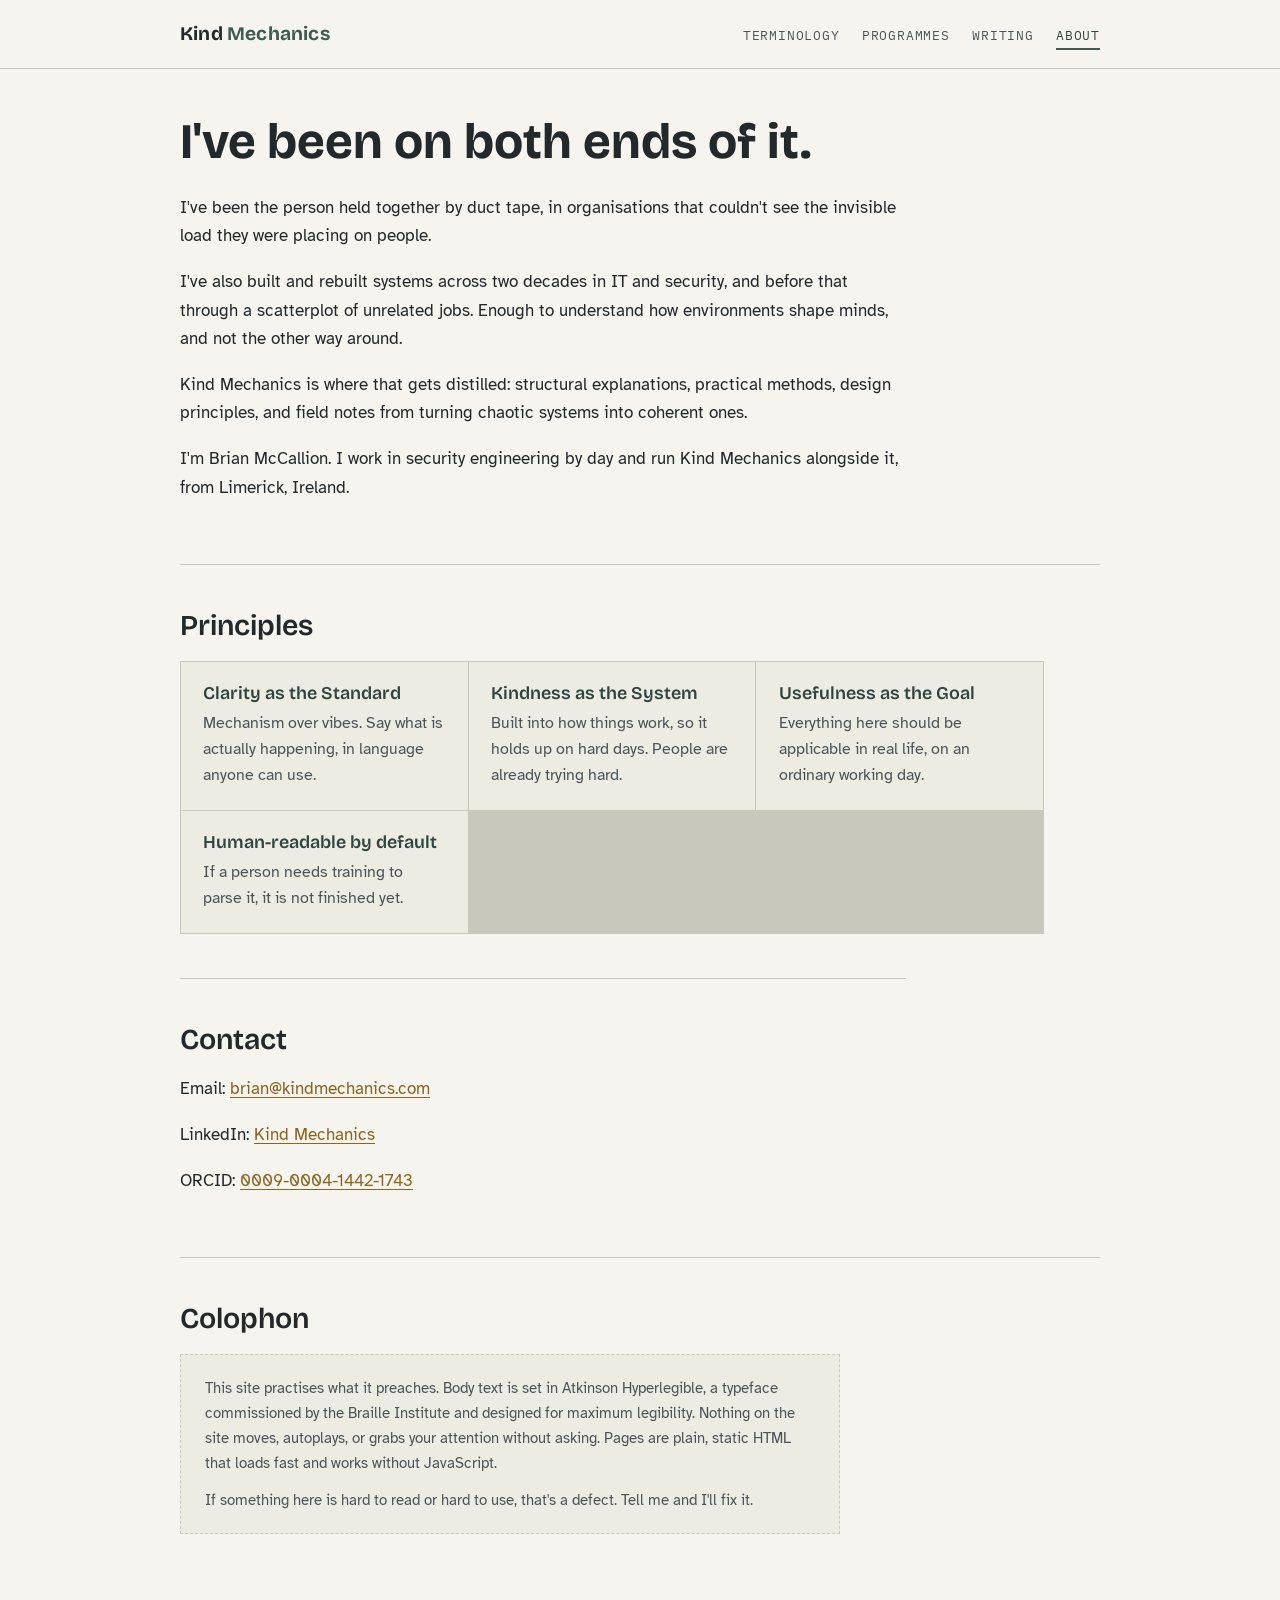
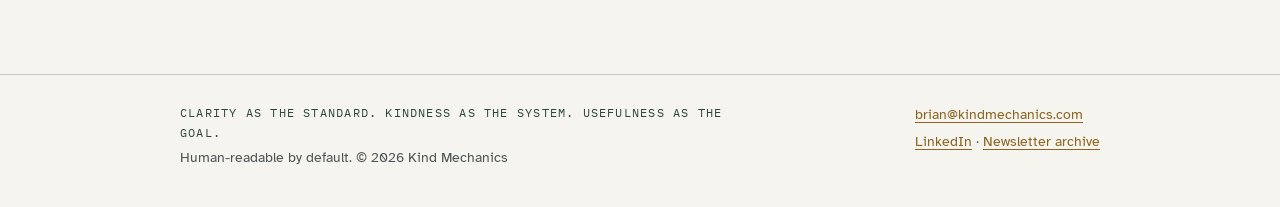
==== about.html @ a437c19c "Add files via upload" ====
<!DOCTYPE html>
<html lang="en-IE">
<head>
<meta charset="utf-8">
<meta name="viewport" content="width=device-width, initial-scale=1">
<title>About — Kind Mechanics</title>
<meta name="description" content="Who is behind Kind Mechanics, the principles it runs on, and how to get in touch.">
<link rel="preconnect" href="https://fonts.googleapis.com">
<link rel="preconnect" href="https://fonts.gstatic.com" crossorigin>
<link href="https://fonts.googleapis.com/css2?family=Atkinson+Hyperlegible:ital,wght@0,400;0,700;1,400&family=Bricolage+Grotesque:wght@500;600;700&family=IBM+Plex+Mono:wght@400;500&display=swap" rel="stylesheet">
<link rel="stylesheet" href="style.css">
</head>
<body>
<a class="skip-link" href="#main">Skip to content</a>

<header class="site">
  <div class="site-inner">
    <a class="wordmark" href="index.html">Kind<span> Mechanics</span></a>
    <nav class="primary" aria-label="Site">
      <a href="https://terminology.kindmechanics.com/">Terminology</a>
      <a href="work.html">Programmes</a>
      <a href="writing.html">Writing</a>
      <a href="about.html" aria-current="page">About</a>
    </nav>
  </div>
</header>

<main id="main">

  <section>
    <h1>I've been on both ends of it.</h1>
    <div class="prose" style="margin-top:1.5rem;">
      <p>I've been the person held together by duct tape, in organisations that couldn't see the invisible load they were placing on people.</p>
      <p>I've also built and rebuilt systems across two decades in IT and security, and before that through a scatterplot of unrelated jobs. Enough to understand how environments shape minds, and not the other way around.</p>
      <p>Kind Mechanics is where that gets distilled: structural explanations, practical methods, design principles, and field notes from turning chaotic systems into coherent ones.</p>
      <p>I'm Brian McCallion. I work in security engineering by day and run Kind Mechanics alongside it, from Limerick, Ireland.</p>
    </div>
  </section>

  <section>
    <h2>Principles</h2>
    <div class="distil">
      <div>
        <h3>Clarity as the Standard</h3>
        <p>Mechanism over vibes. Say what is actually happening, in language anyone can use.</p>
      </div>
      <div>
        <h3>Kindness as the System</h3>
        <p>Built into how things work, so it holds up on hard days. People are already trying hard.</p>
      </div>
      <div>
        <h3>Usefulness as the Goal</h3>
        <p>Everything here should be applicable in real life, on an ordinary working day.</p>
      </div>
      <div>
        <h3>Human-readable by default</h3>
        <p>If a person needs training to parse it, it is not finished yet.</p>
      </div>
    </div>
  </section>

  <section class="prose">
    <h2>Contact</h2>
    <p>Email: <a href="mailto:brian@kindmechanics.com">brian@kindmechanics.com</a></p>
    <p>LinkedIn: <a href="https://www.linkedin.com/company/kind-mechanics/">Kind Mechanics</a></p>
    <p>ORCID: <a href="https://orcid.org/0009-0004-1442-1743">0009-0004-1442-1743</a></p>
  </section>

  <section>
    <h2>Colophon</h2>
    <div class="colophon">
      <p>This site practises what it preaches. Body text is set in Atkinson Hyperlegible, a typeface commissioned by the Braille Institute and designed for maximum legibility. Nothing on the site moves, autoplays, or grabs your attention without asking. Pages are plain, static HTML that loads fast and works without JavaScript.</p>
      <p>If something here is hard to read or hard to use, that's a defect. Tell me and I'll fix it.</p>
    </div>
  </section>

</main>

<footer class="site">
  <div class="foot-inner">
    <div>
      <p class="foot-motto">Clarity as the Standard. Kindness as the System. Usefulness as the Goal.</p>
      <p>Human-readable by default. © 2026 Kind Mechanics</p>
    </div>
    <div>
      <p><a href="mailto:brian@kindmechanics.com">brian@kindmechanics.com</a></p>
      <p><a href="https://www.linkedin.com/company/kind-mechanics/">LinkedIn</a> · <a href="https://buttondown.com/kindmechanics/archive/">Newsletter archive</a></p>
    </div>
  </div>
</footer>
</body>
</html>
---- style.css ----
/* Kind Mechanics — kindmechanics.com
   Palette: workshop enamel + graphite + brass on warm paper.
   Type: Bricolage Grotesque (display) / Atkinson Hyperlegible (body) / IBM Plex Mono (labels).
   Principle: the site demonstrates low cognitive drag. No motion, no tricks. */

:root {
  --paper: #f5f4ee;
  --panel: #edecE3;
  --ink: #23282b;
  --ink-soft: #4c5457;
  --enamel: #3e5c52;
  --enamel-deep: #2e463f;
  --brass: #8a6420;
  --line: #c9c8bc;
  --measure: 66ch;
}

* { box-sizing: border-box; }

html { scroll-behavior: auto; }

body {
  margin: 0;
  background: var(--paper);
  color: var(--ink);
  font-family: "Atkinson Hyperlegible", system-ui, sans-serif;
  font-size: 1.075rem;
  line-height: 1.65;
}

/* ---------- skip link + focus ---------- */

.skip-link {
  position: absolute;
  left: -9999px;
  top: 0;
  background: var(--enamel);
  color: #fff;
  padding: 0.5rem 1rem;
  z-index: 10;
}
.skip-link:focus { left: 0.5rem; top: 0.5rem; }

:focus-visible {
  outline: 3px solid var(--brass);
  outline-offset: 2px;
}

/* ---------- header ---------- */

header.site {
  border-bottom: 1px solid var(--line);
  background: var(--paper);
}

.site-inner {
  max-width: 60rem;
  margin: 0 auto;
  padding: 1.1rem 1.25rem;
  display: flex;
  align-items: baseline;
  justify-content: space-between;
  gap: 1rem;
  flex-wrap: wrap;
}

.wordmark {
  font-family: "Bricolage Grotesque", sans-serif;
  font-weight: 700;
  font-size: 1.2rem;
  letter-spacing: 0.01em;
  color: var(--ink);
  text-decoration: none;
}
.wordmark span { color: var(--enamel); }

nav.primary { display: flex; gap: 1.4rem; flex-wrap: wrap; }

nav.primary a {
  font-family: "IBM Plex Mono", monospace;
  font-size: 0.82rem;
  letter-spacing: 0.06em;
  text-transform: uppercase;
  color: var(--ink-soft);
  text-decoration: none;
  padding-bottom: 2px;
  border-bottom: 2px solid transparent;
}
nav.primary a:hover { color: var(--ink); border-bottom-color: var(--line); }
nav.primary a[aria-current="page"] {
  color: var(--enamel-deep);
  border-bottom-color: var(--enamel);
}

/* ---------- layout ---------- */

main {
  max-width: 60rem;
  margin: 0 auto;
  padding: 0 1.25rem 4rem;
}

section { padding: 2.75rem 0; }
section + section { border-top: 1px solid var(--line); }

.prose { max-width: var(--measure); }
.prose p { margin: 0 0 1.1rem; }

.eyebrow {
  font-family: "IBM Plex Mono", monospace;
  font-size: 0.78rem;
  letter-spacing: 0.14em;
  text-transform: uppercase;
  color: var(--brass);
  margin: 0 0 0.9rem;
}

h1, h2, h3 {
  font-family: "Bricolage Grotesque", sans-serif;
  line-height: 1.15;
  color: var(--ink);
  margin: 0 0 1.2rem;
}
h1 { font-size: clamp(2rem, 5vw, 3.1rem); font-weight: 700; max-width: 24ch; }
h2 { font-size: clamp(1.35rem, 3vw, 1.8rem); font-weight: 600; }
h3 { font-size: 1.12rem; font-weight: 600; margin-bottom: 0.5rem; }

a { color: var(--brass); text-decoration-thickness: 1px; text-underline-offset: 3px; }
a:hover { color: var(--enamel-deep); }

.lede {
  font-size: 1.2rem;
  color: var(--ink-soft);
  max-width: 52ch;
}

/* ---------- hero ---------- */

.hero {
  display: grid;
  grid-template-columns: minmax(0, 1.4fr) minmax(0, 1fr);
  gap: 2.5rem;
  align-items: center;
  padding-top: 3.5rem;
}

.hero figure { margin: 0; }
.hero figcaption {
  font-family: "IBM Plex Mono", monospace;
  font-size: 0.74rem;
  color: var(--ink-soft);
  margin-top: 0.6rem;
}

@media (max-width: 46rem) {
  .hero { grid-template-columns: 1fr; }
  .hero figure { max-width: 20rem; }
}

/* ---------- distil grid ---------- */

.distil {
  display: grid;
  grid-template-columns: repeat(auto-fit, minmax(15.5rem, 1fr));
  gap: 1px;
  background: var(--line);
  border: 1px solid var(--line);
  max-width: 54rem;
}
.distil > div {
  background: var(--panel);
  padding: 1.3rem 1.4rem;
}
.distil h3 { color: var(--enamel-deep); }
.distil p { margin: 0; font-size: 0.98rem; color: var(--ink-soft); }

/* ---------- recognition strip ---------- */

.recognition {
  border: 1px solid var(--enamel);
  border-left: 6px solid var(--enamel);
  background: #fff;
  padding: 1.1rem 1.4rem;
  max-width: 54rem;
}
.recognition p { margin: 0; }
.recognition .eyebrow { margin-bottom: 0.35rem; }

/* ---------- entries (work / writing lists) ---------- */

.entry {
  max-width: var(--measure);
  padding: 1.6rem 0;
}
.entry + .entry { border-top: 1px dashed var(--line); }
.entry .meta {
  font-family: "IBM Plex Mono", monospace;
  font-size: 0.76rem;
  letter-spacing: 0.08em;
  text-transform: uppercase;
  color: var(--ink-soft);
  margin-bottom: 0.4rem;
}
.entry p:last-child { margin-bottom: 0; }

/* ---------- newsletter ---------- */

.subscribe {
  background: var(--enamel);
  color: #f2f4ef;
  padding: 2rem 1.75rem;
  max-width: 54rem;
}
.subscribe h2 { color: #fff; margin-bottom: 0.5rem; }
.subscribe p { color: #dfe6dd; max-width: 52ch; }
.subscribe form { display: flex; gap: 0.6rem; flex-wrap: wrap; margin-top: 1.1rem; }
.subscribe input[type="email"] {
  flex: 1 1 16rem;
  padding: 0.65rem 0.85rem;
  font: inherit;
  border: 1px solid var(--enamel-deep);
  background: #fff;
  color: var(--ink);
}
.subscribe button {
  padding: 0.65rem 1.3rem;
  font-family: "IBM Plex Mono", monospace;
  font-size: 0.85rem;
  letter-spacing: 0.05em;
  text-transform: uppercase;
  border: none;
  background: var(--paper);
  color: var(--enamel-deep);
  cursor: pointer;
}
.subscribe button:hover { background: #fff; }

/* ---------- footer ---------- */

footer.site {
  border-top: 1px solid var(--line);
  margin-top: 2rem;
}
.foot-inner {
  max-width: 60rem;
  margin: 0 auto;
  padding: 1.6rem 1.25rem 2.2rem;
  display: flex;
  justify-content: space-between;
  gap: 1.5rem;
  flex-wrap: wrap;
  font-size: 0.9rem;
  color: var(--ink-soft);
}
.foot-inner p { margin: 0.15rem 0; }
.foot-motto {
  max-width: 34rem;
  font-family: "IBM Plex Mono", monospace;
  font-size: 0.76rem;
  letter-spacing: 0.1em;
  text-transform: uppercase;
  color: var(--enamel-deep);
}

/* ---------- colophon ---------- */

.colophon {
  border: 1px dashed var(--line);
  background: var(--panel);
  padding: 1.3rem 1.5rem;
  max-width: var(--measure);
  font-size: 0.95rem;
  color: var(--ink-soft);
}
.colophon p { margin: 0 0 0.7rem; }
.colophon p:last-child { margin: 0; }

/* ---------- reduced motion (belt and braces: there is none anyway) ---------- */

@media (prefers-reduced-motion: reduce) {
  *, *::before, *::after { animation: none !important; transition: none !important; }
}
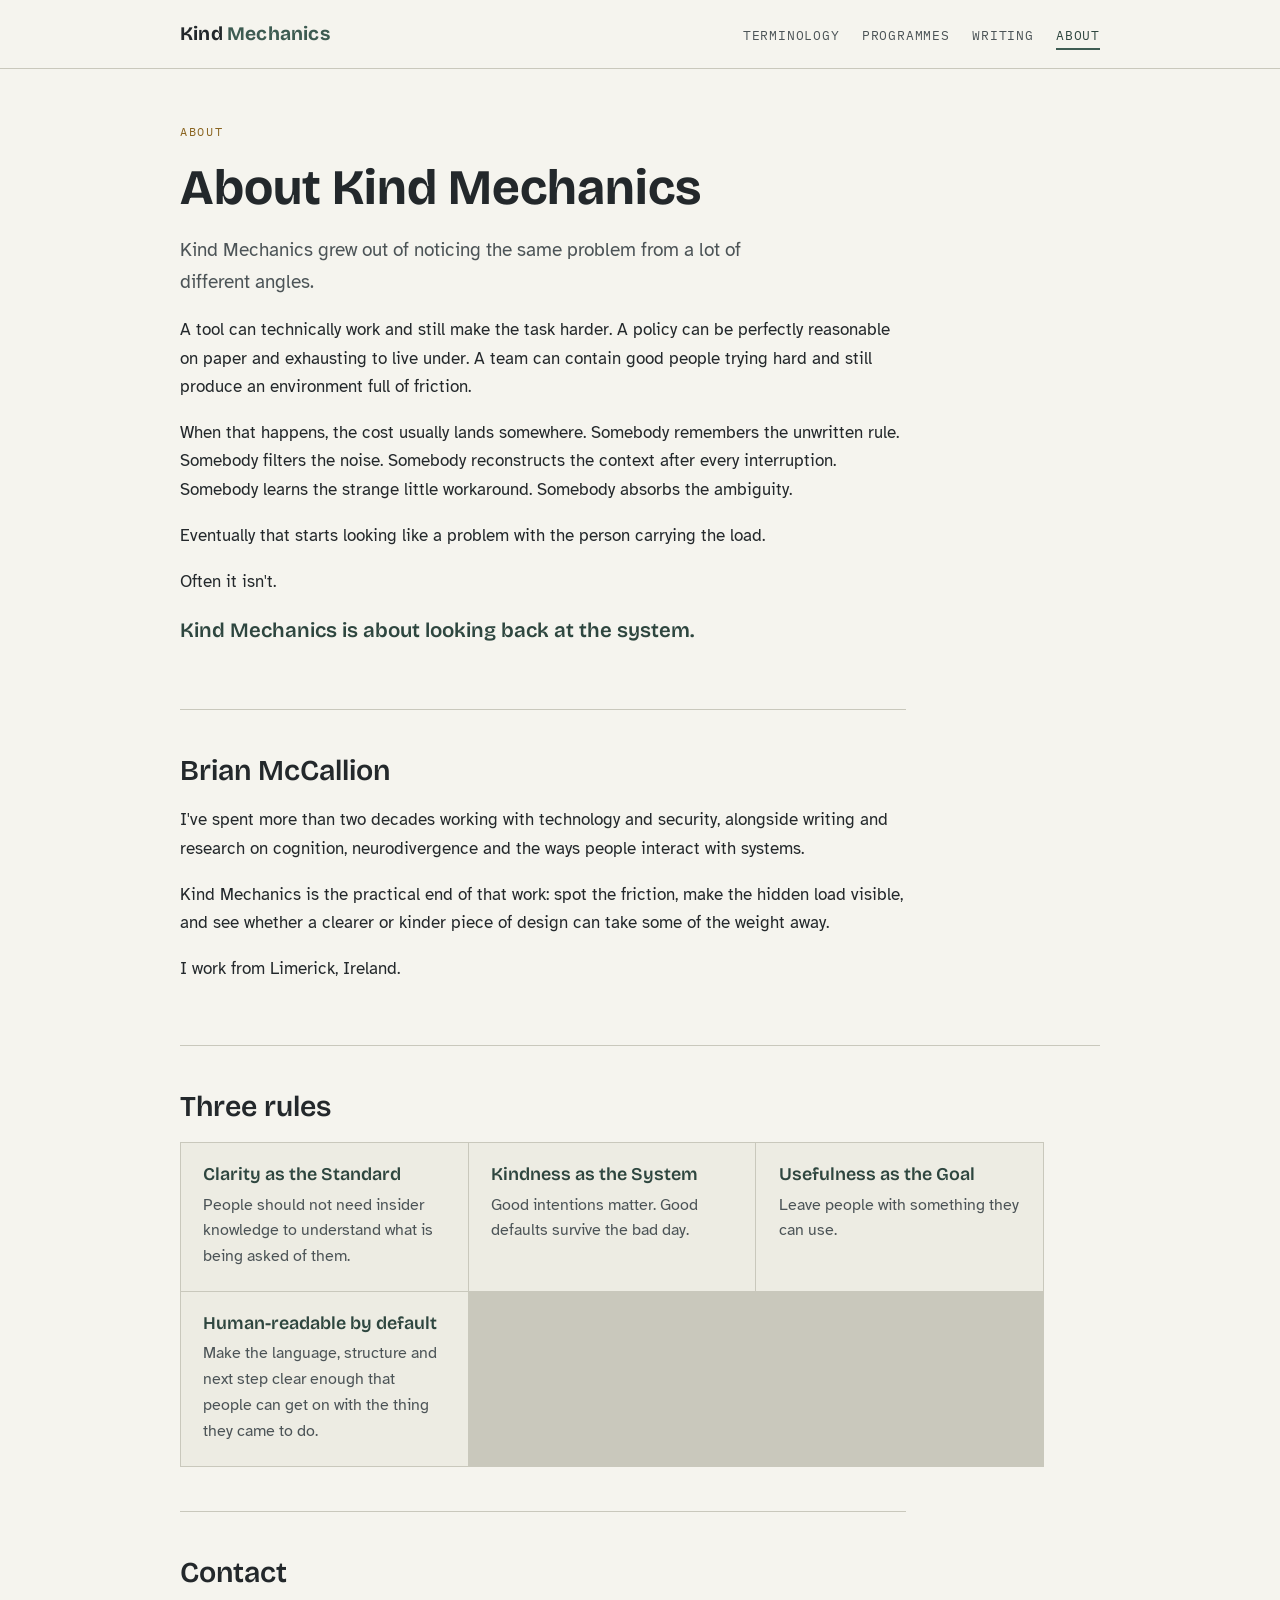
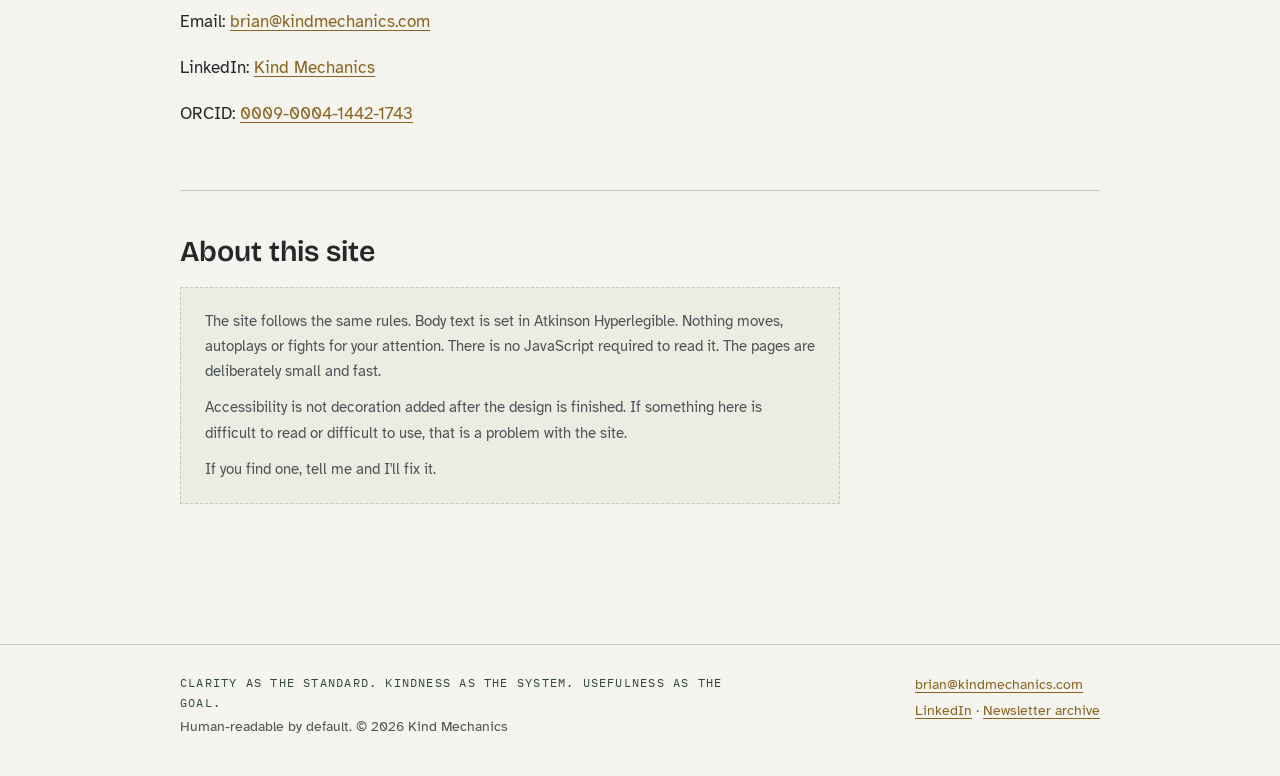
==== commit d232e1f7: "Add files via upload" ====
--- a/about.html
+++ b/about.html
@@ -4,7 +4,7 @@
 <meta charset="utf-8">
 <meta name="viewport" content="width=device-width, initial-scale=1">
 <title>About — Kind Mechanics</title>
-<meta name="description" content="Who is behind Kind Mechanics, the principles it runs on, and how to get in touch.">
+<meta name="description" content="About Kind Mechanics, Brian McCallion, and the principles of clarity, kindness and usefulness behind the work.">
 <link rel="preconnect" href="https://fonts.googleapis.com">
 <link rel="preconnect" href="https://fonts.gstatic.com" crossorigin>
 <link href="https://fonts.googleapis.com/css2?family=Atkinson+Hyperlegible:ital,wght@0,400;0,700;1,400&family=Bricolage+Grotesque:wght@500;600;700&family=IBM+Plex+Mono:wght@400;500&display=swap" rel="stylesheet">
@@ -15,6 +15,7 @@
 
 <header class="site">
   <div class="site-inner">
+    <!-- Replace this text wordmark with the original Kind Mechanics logo when the logo asset is added to the repo. -->
     <a class="wordmark" href="index.html">Kind<span> Mechanics</span></a>
     <nav class="primary" aria-label="Site">
       <a href="https://terminology.kindmechanics.com/">Terminology</a>
@@ -27,34 +28,42 @@
 
 <main id="main">
 
-  <section>
-    <h1>I've been on both ends of it.</h1>
-    <div class="prose" style="margin-top:1.5rem;">
-      <p>I've been the person held together by duct tape, in organisations that couldn't see the invisible load they were placing on people.</p>
-      <p>I've also built and rebuilt systems across two decades in IT and security, and before that through a scatterplot of unrelated jobs. Enough to understand how environments shape minds, and not the other way around.</p>
-      <p>Kind Mechanics is where that gets distilled: structural explanations, practical methods, design principles, and field notes from turning chaotic systems into coherent ones.</p>
-      <p>I'm Brian McCallion. I work in security engineering by day and run Kind Mechanics alongside it, from Limerick, Ireland.</p>
-    </div>
+  <section class="prose intro">
+    <p class="eyebrow">About</p>
+    <h1>About Kind Mechanics</h1>
+    <p class="lede">Kind Mechanics grew out of noticing the same problem from a lot of different angles.</p>
+    <p>A tool can technically work and still make the task harder. A policy can be perfectly reasonable on paper and exhausting to live under. A team can contain good people trying hard and still produce an environment full of friction.</p>
+    <p>When that happens, the cost usually lands somewhere. Somebody remembers the unwritten rule. Somebody filters the noise. Somebody reconstructs the context after every interruption. Somebody learns the strange little workaround. Somebody absorbs the ambiguity.</p>
+    <p>Eventually that starts looking like a problem with the person carrying the load.</p>
+    <p>Often it isn't.</p>
+    <p class="pull-line">Kind Mechanics is about looking back at the system.</p>
+  </section>
+
+  <section class="prose">
+    <h2>Brian McCallion</h2>
+    <p>I've spent more than two decades working with technology and security, alongside writing and research on cognition, neurodivergence and the ways people interact with systems.</p>
+    <p>Kind Mechanics is the practical end of that work: spot the friction, make the hidden load visible, and see whether a clearer or kinder piece of design can take some of the weight away.</p>
+    <p>I work from Limerick, Ireland.</p>
   </section>
 
   <section>
-    <h2>Principles</h2>
+    <h2>Three rules</h2>
     <div class="distil">
       <div>
         <h3>Clarity as the Standard</h3>
-        <p>Mechanism over vibes. Say what is actually happening, in language anyone can use.</p>
+        <p>People should not need insider knowledge to understand what is being asked of them.</p>
       </div>
       <div>
         <h3>Kindness as the System</h3>
-        <p>Built into how things work, so it holds up on hard days. People are already trying hard.</p>
+        <p>Good intentions matter. Good defaults survive the bad day.</p>
       </div>
       <div>
         <h3>Usefulness as the Goal</h3>
-        <p>Everything here should be applicable in real life, on an ordinary working day.</p>
+        <p>Leave people with something they can use.</p>
       </div>
       <div>
         <h3>Human-readable by default</h3>
-        <p>If a person needs training to parse it, it is not finished yet.</p>
+        <p>Make the language, structure and next step clear enough that people can get on with the thing they came to do.</p>
       </div>
     </div>
   </section>
@@ -67,10 +76,11 @@
   </section>
 
   <section>
-    <h2>Colophon</h2>
+    <h2>About this site</h2>
     <div class="colophon">
-      <p>This site practises what it preaches. Body text is set in Atkinson Hyperlegible, a typeface commissioned by the Braille Institute and designed for maximum legibility. Nothing on the site moves, autoplays, or grabs your attention without asking. Pages are plain, static HTML that loads fast and works without JavaScript.</p>
-      <p>If something here is hard to read or hard to use, that's a defect. Tell me and I'll fix it.</p>
+      <p>The site follows the same rules. Body text is set in Atkinson Hyperlegible. Nothing moves, autoplays or fights for your attention. There is no JavaScript required to read it. The pages are deliberately small and fast.</p>
+      <p>Accessibility is not decoration added after the design is finished. If something here is difficult to read or difficult to use, that is a problem with the site.</p>
+      <p>If you find one, tell me and I'll fix it.</p>
     </div>
   </section>
 
--- a/style.css
+++ b/style.css
@@ -280,3 +280,43 @@
 @media (prefers-reduced-motion: reduce) {
   *, *::before, *::after { animation: none !important; transition: none !important; }
 }
+
+/* ---------- revised content helpers ---------- */
+
+.intro { padding-top: 3.25rem; }
+
+.pull-line {
+  font-family: "Bricolage Grotesque", sans-serif;
+  font-size: 1.28rem;
+  font-weight: 600;
+  color: var(--enamel-deep);
+}
+
+.start-grid > div { display: flex; flex-direction: column; }
+.start-grid .eyebrow { margin-bottom: 0.45rem; }
+.start-grid .card-link { margin-top: auto; padding-top: 1rem; }
+
+.guide-list {
+  border-left: 3px solid var(--line);
+  padding-left: 1.2rem;
+  margin: 1.3rem 0 1.5rem;
+}
+.guide-list p { margin: 0 0 1rem; }
+.guide-list p:last-child { margin-bottom: 0; }
+
+.compact-subscribe { margin-top: 0; }
+.subscribe-links { margin-top: 1rem; margin-bottom: 0; }
+.subscribe a { color: #f2f4ef; }
+.subscribe a:hover { color: #fff; }
+
+.visually-hidden {
+  position: absolute;
+  width: 1px;
+  height: 1px;
+  padding: 0;
+  margin: -1px;
+  overflow: hidden;
+  clip: rect(0, 0, 0, 0);
+  white-space: nowrap;
+  border: 0;
+}
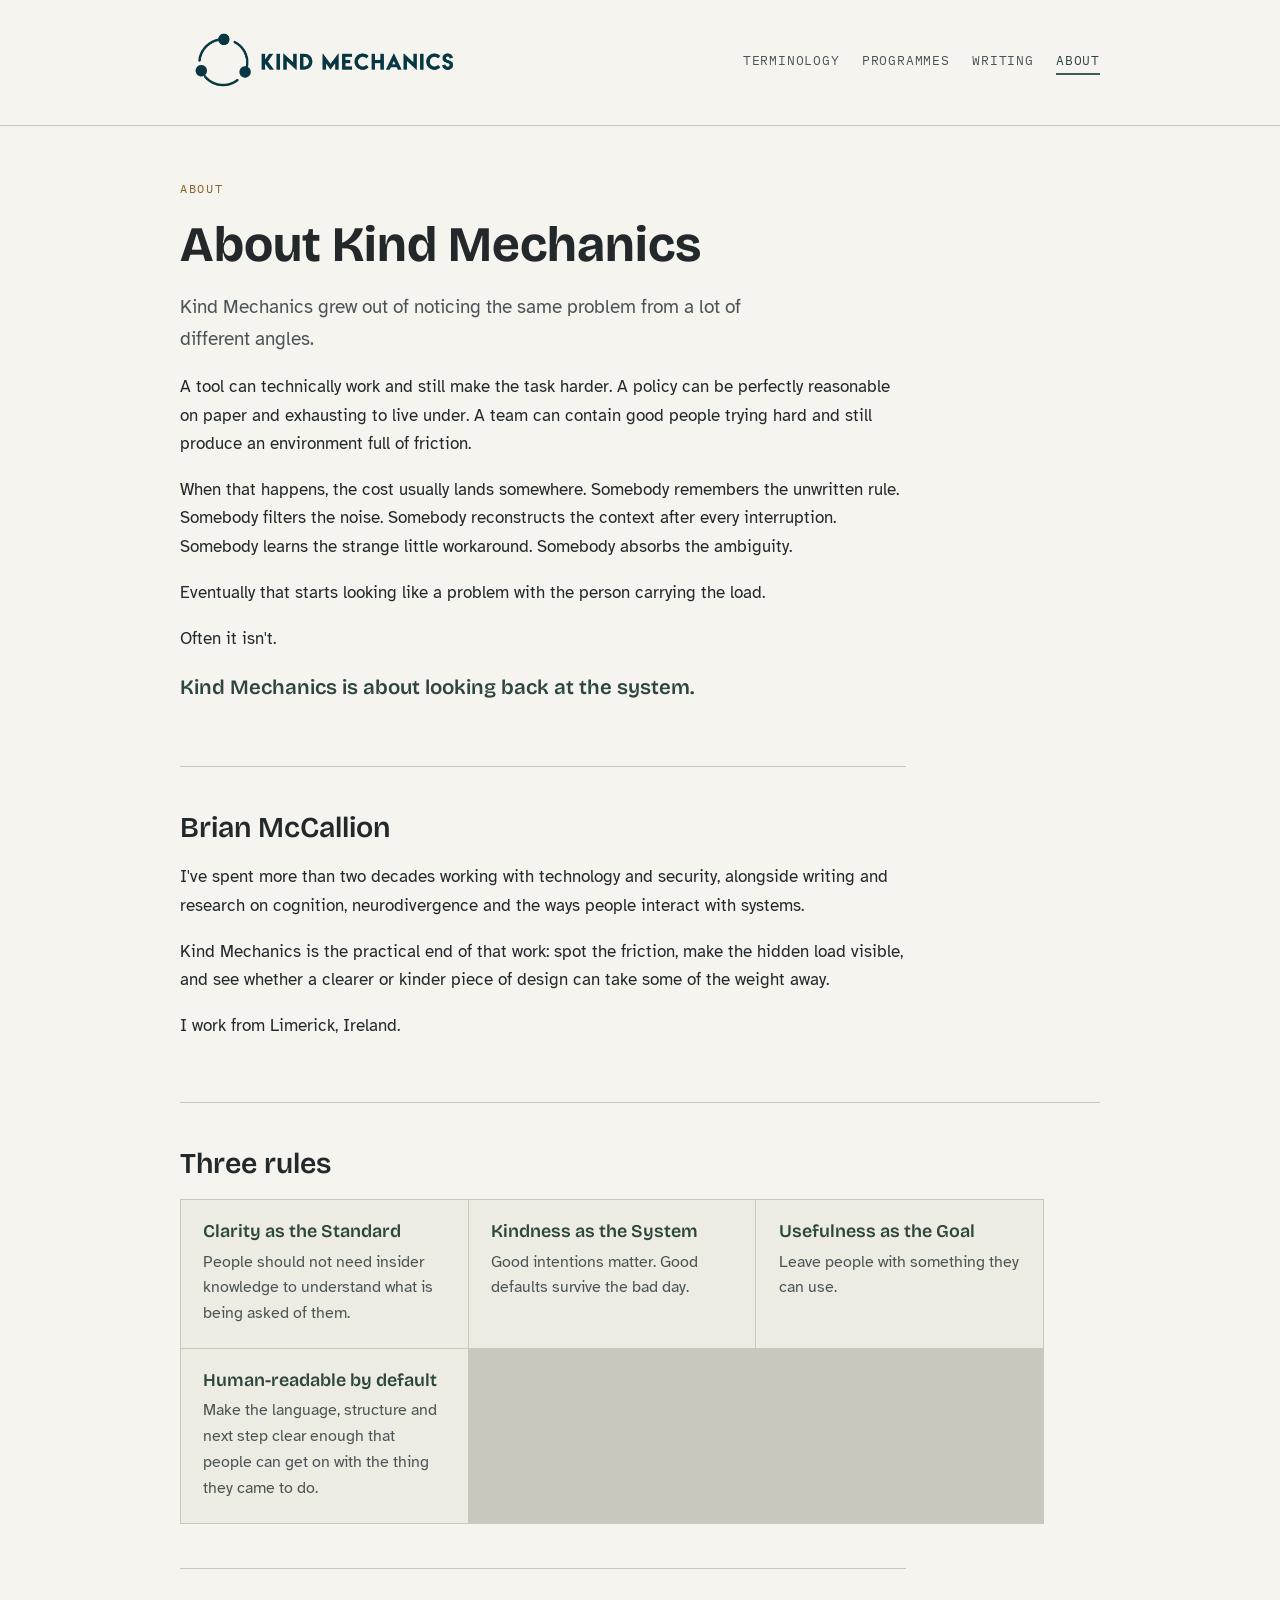
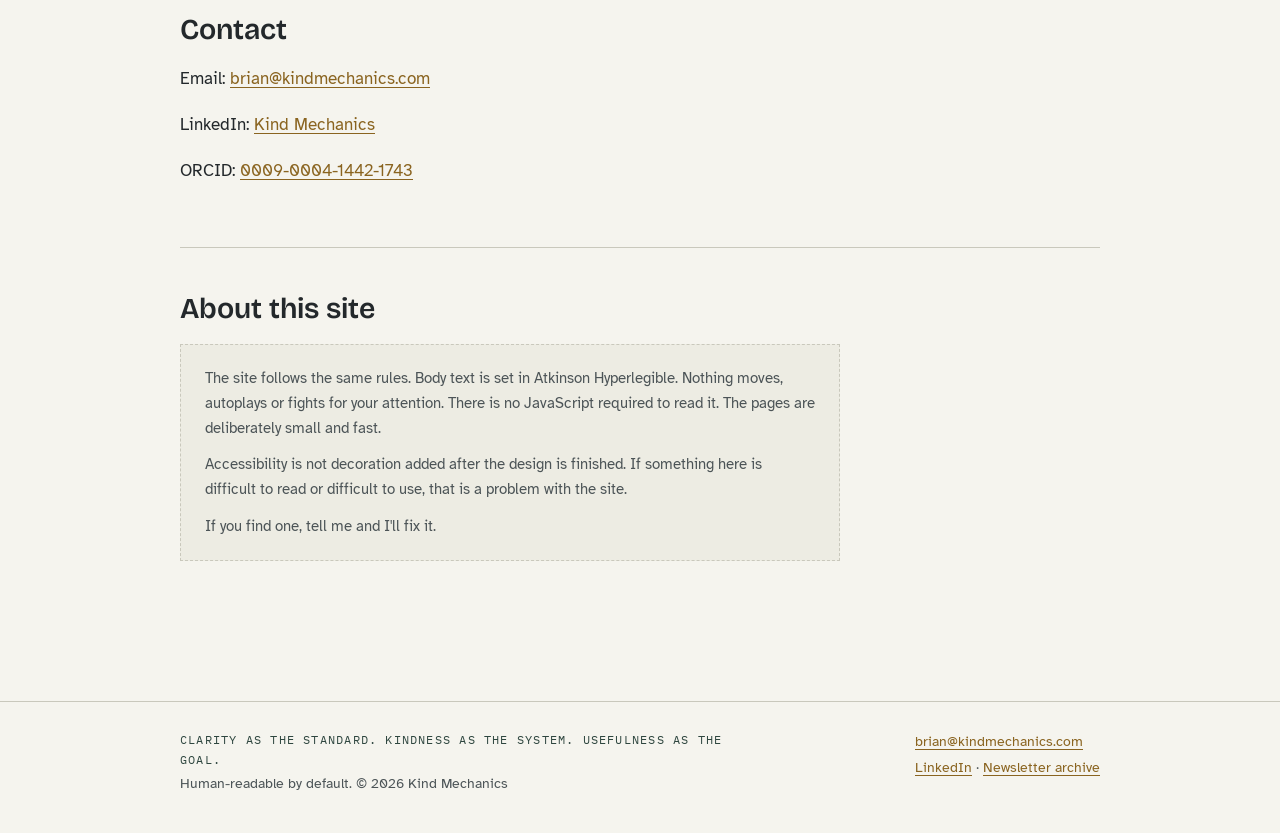
==== commit 7f3bea51: "Add files via upload" ====
--- a/about.html
+++ b/about.html
@@ -15,8 +15,9 @@
 
 <header class="site">
   <div class="site-inner">
-    <!-- Replace this text wordmark with the original Kind Mechanics logo when the logo asset is added to the repo. -->
-    <a class="wordmark" href="index.html">Kind<span> Mechanics</span></a>
+    <a class="wordmark" href="index.html" aria-label="Kind Mechanics home">
+      <img src="logo.png" alt="Kind Mechanics">
+    </a>
     <nav class="primary" aria-label="Site">
       <a href="https://terminology.kindmechanics.com/">Terminology</a>
       <a href="work.html">Programmes</a>
--- a/style.css
+++ b/style.css
@@ -56,23 +56,36 @@
 .site-inner {
   max-width: 60rem;
   margin: 0 auto;
-  padding: 1.1rem 1.25rem;
+  padding: 0.9rem 1.25rem;
   display: flex;
-  align-items: baseline;
+  align-items: center;
   justify-content: space-between;
-  gap: 1rem;
+  gap: 1.25rem;
   flex-wrap: wrap;
 }
 
 .wordmark {
-  font-family: "Bricolage Grotesque", sans-serif;
-  font-weight: 700;
-  font-size: 1.2rem;
-  letter-spacing: 0.01em;
-  color: var(--ink);
+  display: inline-flex;
+  align-items: center;
+  flex: 0 1 auto;
   text-decoration: none;
 }
-.wordmark span { color: var(--enamel); }
+
+.wordmark img {
+  display: block;
+  width: clamp(13.5rem, 30vw, 18rem);
+  height: auto;
+}
+
+@media (max-width: 42rem) {
+  .site-inner {
+    align-items: flex-start;
+  }
+
+  .wordmark img {
+    width: min(17rem, 78vw);
+  }
+}
 
 nav.primary { display: flex; gap: 1.4rem; flex-wrap: wrap; }
 
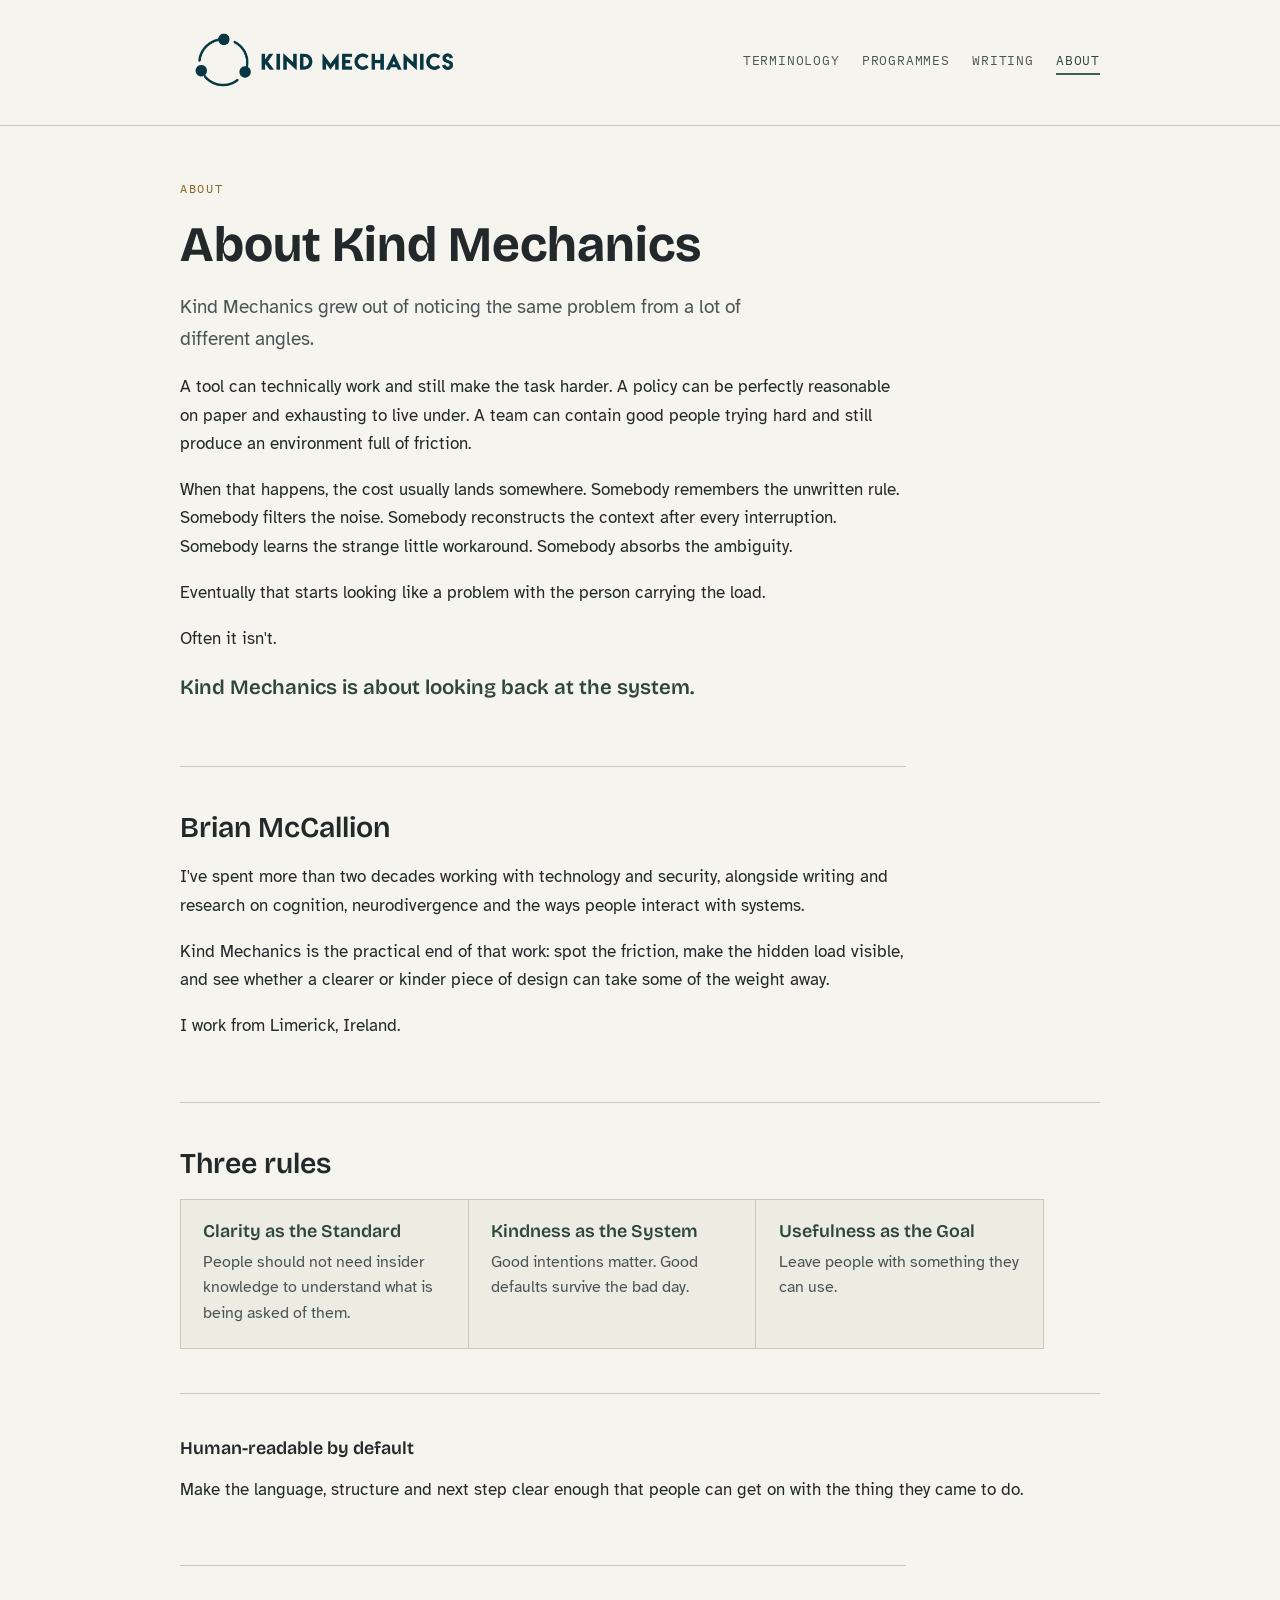
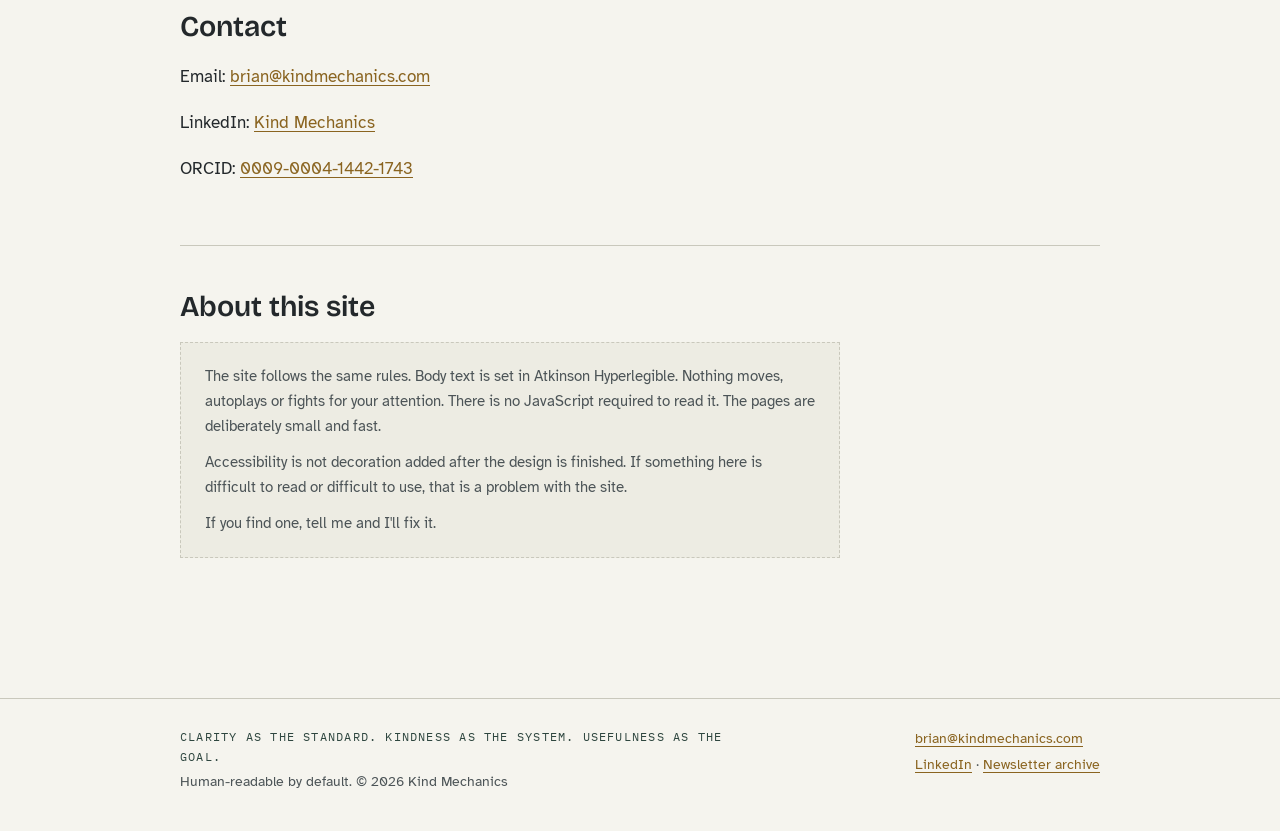
==== commit 9f73cd7d: "Update about.html" ====
--- a/about.html
+++ b/about.html
@@ -62,6 +62,8 @@
         <h3>Usefulness as the Goal</h3>
         <p>Leave people with something they can use.</p>
       </div>
+      </section>
+  <section>
       <div>
         <h3>Human-readable by default</h3>
         <p>Make the language, structure and next step clear enough that people can get on with the thing they came to do.</p>
